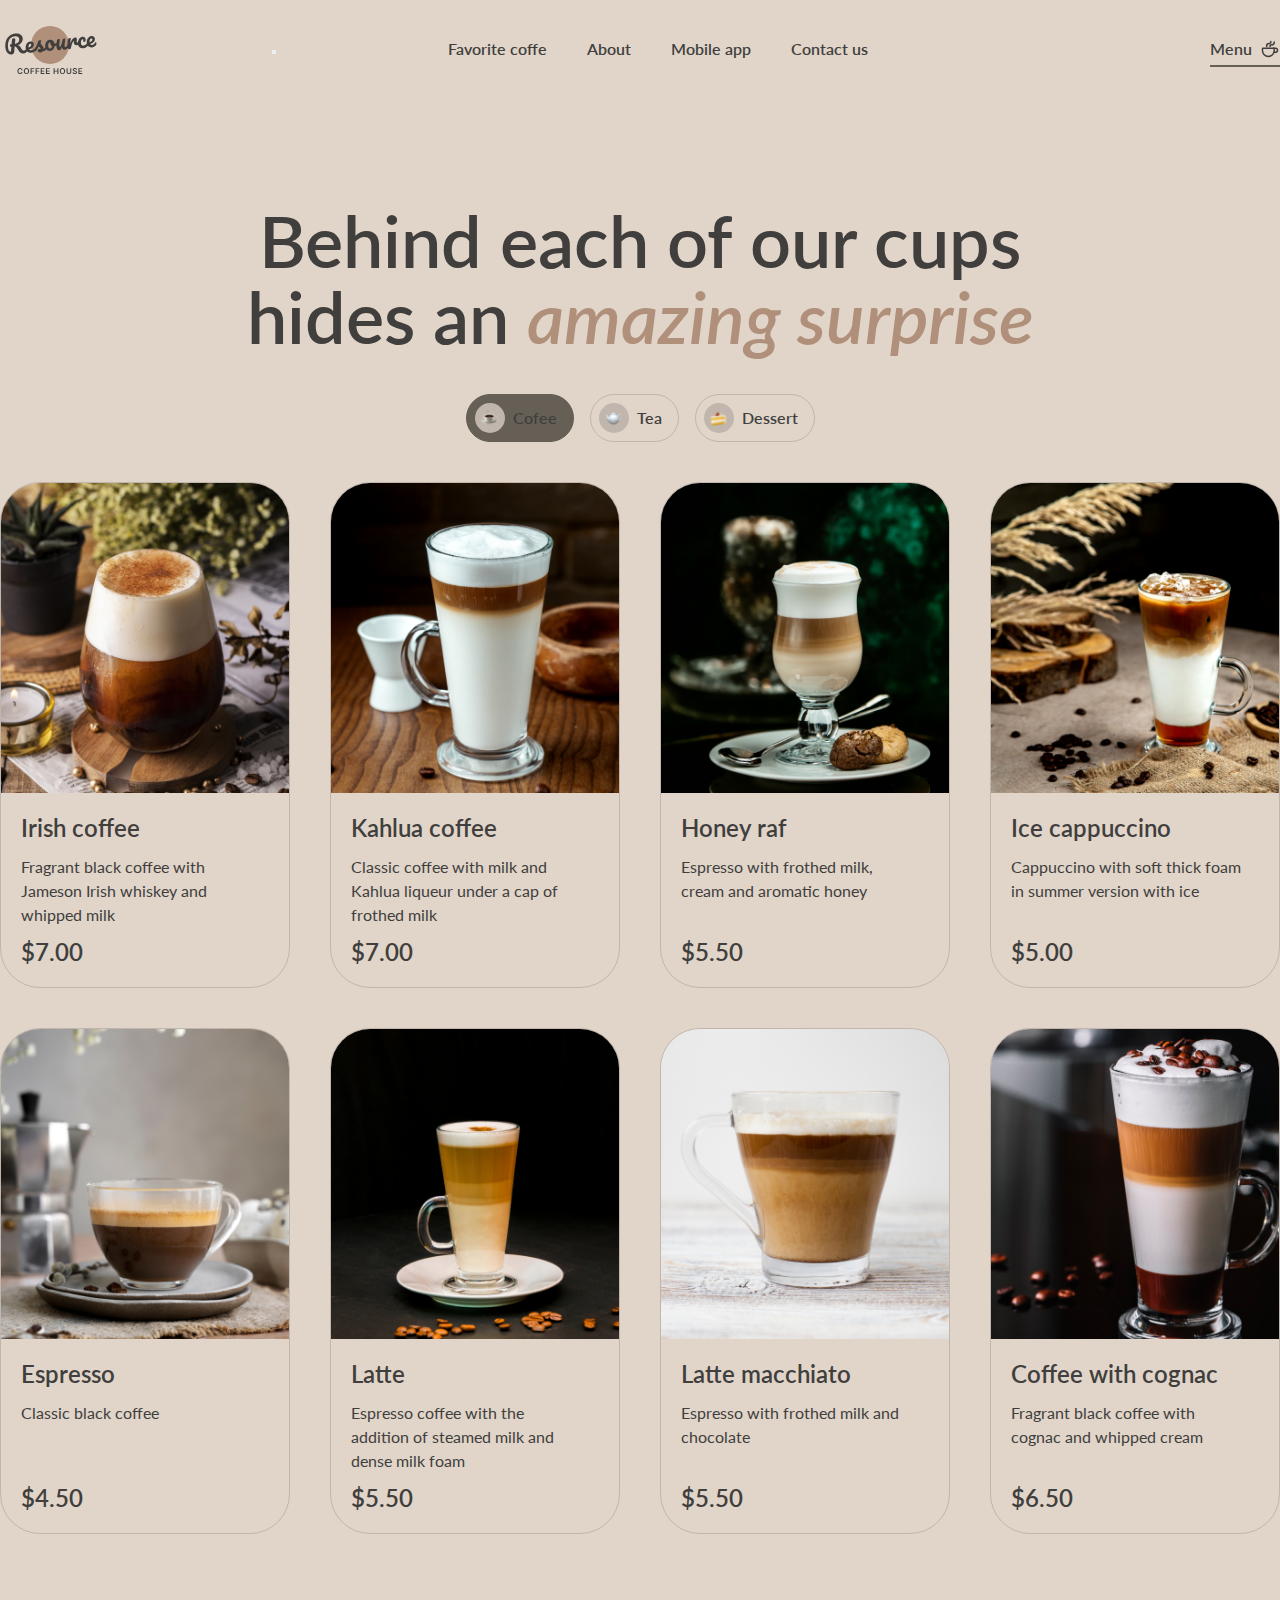
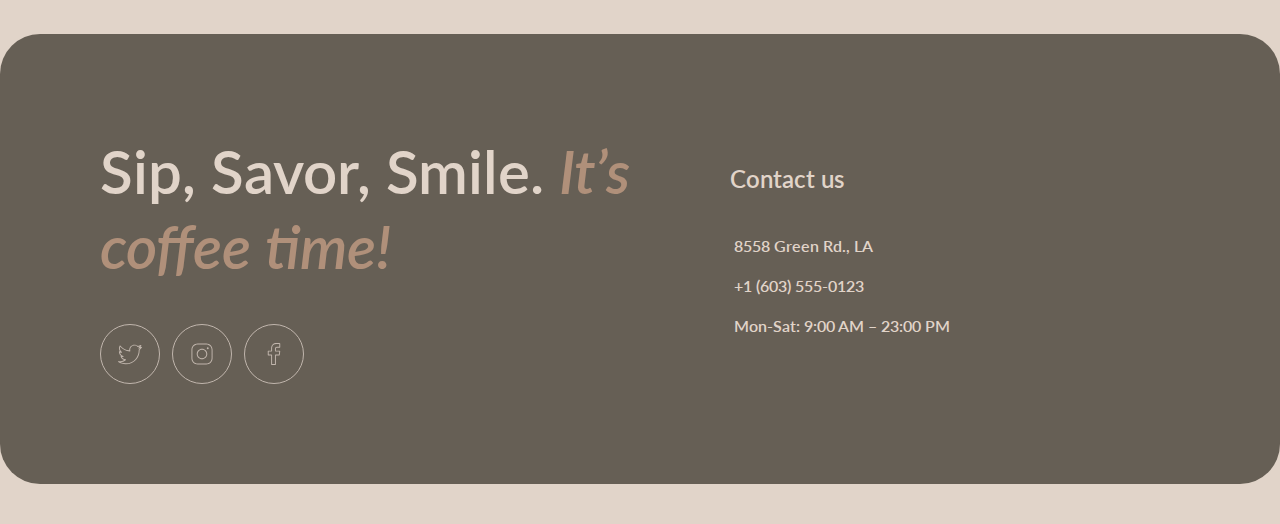
==== menu-cofee/index.html @ 4d97c14d "init: coffe-hause" ====
<!DOCTYPE html>
<html lang="en">
<head>
  <meta charset="UTF-8">
  <meta name="viewport" content="width=device-width, initial-scale=1.0">
  <title>Coffe Hause</title>
  <!-- Fonts -->
  <link rel="preconnect" href="https://fonts.googleapis.com">
  <link rel="preconnect" href="https://fonts.gstatic.com" crossorigin>
  <link href="https://fonts.googleapis.com/css2?family=Lato:wght@300;400;700&display=swap" rel="stylesheet">
  <!-- style -->
  <link rel="stylesheet" href="./../style/style.css">
  <link rel="stylesheet" href="./style/style.css">
  <!-- Icon -->
  <link rel="website icon" href="./../img/logo.svg">
</head>
<body id="body">
  <header class="header">
    <div class="container">
      <div class="header__menu">
        <a href="./../index.html" class="header__logo">
          <img src="./../img/logo.svg" alt="Resource">
        </a>
        <button class="hamburger" id="hamburger" onclick="navigateActive()"><div class="close"></div></button>
        <div class="header-navigate" id="header-navigate">
          <ul class="header__items">
          <li class="header__item link"><a href="#">Favorite coffe</a><div class="subline"></div></li>
          <li class="header__item link"><a href="#">About</a><div class="subline"></div></li>
          <li class="header__item link"><a href="#">Mobile app</a><div class="subline"></div></li>
          <li class="header__item link"><a href="#">Contact us</a><div class="subline"></div></li>
        </ul>
        <div class="coffe__menu link active">
          <div class="cofee-menu__blog">
            Menu
            <img src="./../img/coffee-cup.svg" alt="">
          </div>
          <div class="subline"></div>
        </div>
      </div>
      </div>
    </div>
  </header>
  <section class="main">
    <div class="container">
      <div class="main-title heading-1">Behind each of our cups hides an <span class="accent-light">amazing surprise</span></div>
      <div class="tabs">
        <div class="tab-item active">
          <div class="icon">
            <img src="./../img/cofee.svg" alt="">
          </div>
          <div class="tab-title link">Cofee</div>
        </div>
        <div class="tab-item">
          <div class="icon">
            <img src="./../img/tea.svg" alt="">
          </div>
          <div class="tab-title link">Tea</div>
        </div>
        <div class="tab-item">
          <div class="icon">
            <img src="./../img/desert.svg" alt="">
          </div>
          <div class="tab-title link">Dessert</div>
        </div>
      </div>
      <div class="main-body">
        <div class="card-block">
          <div class="card-img">
            <img src="./../img/coffee-1.png" alt="">
          </div>
          <div class="card-offer">
            <div class="card-title heading-3">Irish coffee</div>
            <div class="card-subtitle medium">Fragrant black coffee with Jameson Irish whiskey and whipped milk</div>
            <div class="price heading-3">$7.00</div>
          </div>
        </div>
        <div class="card-block">
          <div class="card-img">
          <img src="./../img/coffee-2.png" alt="">
        </div>
          <div class="card-offer">
            <div class="card-title heading-3">Kahlua coffee</div>
            <div class="card-subtitle medium">Classic coffee with milk and Kahlua liqueur under a cap of frothed milk</div>
            <div class="price heading-3">$7.00</div>
          </div>
        </div>
        <div class="card-block">
          <div class="card-img">
          <img src="./../img/coffee-3.png" alt="">
        </div>
          <div class="card-offer">
            <div class="card-title heading-3">Honey raf</div>
            <div class="card-subtitle medium">Espresso with frothed milk, cream and aromatic honey</div>
            <div class="price heading-3">$5.50</div>
          </div>
        </div>
        <div class="card-block">
          <div class="card-img">
          <img src="./../img/coffee-4.png" alt="">
        </div>
          <div class="card-offer">
            <div class="card-title heading-3">Ice cappuccino</div>
            <div class="card-subtitle medium">Cappuccino with soft thick foam in summer version with ice</div>
            <div class="price heading-3">$5.00</div>
          </div>
        </div>
        <div class="card-block">
          <div class="card-img">
          <img src="./../img/coffee-5.png" alt="">
        </div>
          <div class="card-offer">
            <div class="card-title heading-3">Espresso</div>
            <div class="card-subtitle medium">Classic black coffee</div>
            <div class="price heading-3">$4.50</div>
          </div>
        </div>
        <div class="card-block">
          <div class="card-img">
          <img src="./../img/coffee-6.png" alt="">
        </div>
          <div class="card-offer">
            <div class="card-title heading-3">Latte</div>
            <div class="card-subtitle medium">Espresso coffee with the addition of steamed milk and dense milk foam</div>
            <div class="price heading-3">$5.50</div>
          </div>
        </div>
        <div class="card-block">
          <div class="card-img">
          <img src="./../img/coffee-7.png" alt="">
        </div>
          <div class="card-offer">
            <div class="card-title heading-3">Latte macchiato</div>
            <div class="card-subtitle medium">Espresso with frothed milk and chocolate</div>
            <div class="price heading-3">$5.50</div>
          </div>
        </div>
        <div class="card-block">
          <div class="card-img">
          <img src="./../img/coffee-8.png" alt="">
        </div>
          <div class="card-offer">
            <div class="card-title heading-3">Coffee with cognac</div>
            <div class="card-subtitle medium">Fragrant black coffee with cognac and whipped cream</div>
            <div class="price heading-3">$6.50</div>
          </div>
        </div>
      </div>
    </div>
  </section>
  <footer class="footer">
    <div class="container">
      <div class="footer-body">
        <div class="footer-offer">
          <div class="footer-title heading-2">Sip, Savor, Smile. <span class="accent-light">It’s coffee time!</span></div>
          <div class="socials">
            <a href="#" class="social-icon"><svg xmlns="http://www.w3.org/2000/svg" x="0px" y="0px" width="100" height="100" viewBox="0 0 50 50"><path d="M 34.21875 5.46875 C 28.238281 5.46875 23.375 10.332031 23.375 16.3125 C 23.375 16.671875 23.464844 17.023438 23.5 17.375 C 16.105469 16.667969 9.566406 13.105469 5.125 7.65625 C 4.917969 7.394531 4.597656 7.253906 4.261719 7.277344 C 3.929688 7.300781 3.632813 7.492188 3.46875 7.78125 C 2.535156 9.386719 2 11.234375 2 13.21875 C 2 15.621094 2.859375 17.820313 4.1875 19.625 C 3.929688 19.511719 3.648438 19.449219 3.40625 19.3125 C 3.097656 19.148438 2.726563 19.15625 2.425781 19.335938 C 2.125 19.515625 1.941406 19.839844 1.9375 20.1875 L 1.9375 20.3125 C 1.9375 23.996094 3.84375 27.195313 6.65625 29.15625 C 6.625 29.152344 6.59375 29.164063 6.5625 29.15625 C 6.21875 29.097656 5.871094 29.21875 5.640625 29.480469 C 5.410156 29.742188 5.335938 30.105469 5.4375 30.4375 C 6.554688 33.910156 9.40625 36.5625 12.9375 37.53125 C 10.125 39.203125 6.863281 40.1875 3.34375 40.1875 C 2.582031 40.1875 1.851563 40.148438 1.125 40.0625 C 0.65625 40 0.207031 40.273438 0.0507813 40.71875 C -0.109375 41.164063 0.0664063 41.660156 0.46875 41.90625 C 4.980469 44.800781 10.335938 46.5 16.09375 46.5 C 25.425781 46.5 32.746094 42.601563 37.65625 37.03125 C 42.566406 31.460938 45.125 24.226563 45.125 17.46875 C 45.125 17.183594 45.101563 16.90625 45.09375 16.625 C 46.925781 15.222656 48.5625 13.578125 49.84375 11.65625 C 50.097656 11.285156 50.070313 10.789063 49.777344 10.445313 C 49.488281 10.101563 49 9.996094 48.59375 10.1875 C 48.078125 10.417969 47.476563 10.441406 46.9375 10.625 C 47.648438 9.675781 48.257813 8.652344 48.625 7.5 C 48.75 7.105469 48.613281 6.671875 48.289063 6.414063 C 47.964844 6.160156 47.511719 6.128906 47.15625 6.34375 C 45.449219 7.355469 43.558594 8.066406 41.5625 8.5 C 39.625 6.6875 37.074219 5.46875 34.21875 5.46875 Z M 34.21875 7.46875 C 36.769531 7.46875 39.074219 8.558594 40.6875 10.28125 C 40.929688 10.53125 41.285156 10.636719 41.625 10.5625 C 42.929688 10.304688 44.167969 9.925781 45.375 9.4375 C 44.679688 10.375 43.820313 11.175781 42.8125 11.78125 C 42.355469 12.003906 42.140625 12.53125 42.308594 13.011719 C 42.472656 13.488281 42.972656 13.765625 43.46875 13.65625 C 44.46875 13.535156 45.359375 13.128906 46.3125 12.875 C 45.457031 13.800781 44.519531 14.636719 43.5 15.375 C 43.222656 15.578125 43.070313 15.90625 43.09375 16.25 C 43.109375 16.65625 43.125 17.058594 43.125 17.46875 C 43.125 23.71875 40.726563 30.503906 36.15625 35.6875 C 31.585938 40.871094 24.875 44.5 16.09375 44.5 C 12.105469 44.5 8.339844 43.617188 4.9375 42.0625 C 9.15625 41.738281 13.046875 40.246094 16.1875 37.78125 C 16.515625 37.519531 16.644531 37.082031 16.511719 36.683594 C 16.378906 36.285156 16.011719 36.011719 15.59375 36 C 12.296875 35.941406 9.535156 34.023438 8.0625 31.3125 C 8.117188 31.3125 8.164063 31.3125 8.21875 31.3125 C 9.207031 31.3125 10.183594 31.1875 11.09375 30.9375 C 11.53125 30.808594 11.832031 30.402344 11.816406 29.945313 C 11.800781 29.488281 11.476563 29.097656 11.03125 29 C 7.472656 28.28125 4.804688 25.382813 4.1875 21.78125 C 5.195313 22.128906 6.226563 22.402344 7.34375 22.4375 C 7.800781 22.464844 8.214844 22.179688 8.355469 21.746094 C 8.496094 21.3125 8.324219 20.835938 7.9375 20.59375 C 5.5625 19.003906 4 16.296875 4 13.21875 C 4 12.078125 4.296875 11.03125 4.6875 10.03125 C 9.6875 15.519531 16.6875 19.164063 24.59375 19.5625 C 24.90625 19.578125 25.210938 19.449219 25.414063 19.210938 C 25.617188 18.96875 25.695313 18.648438 25.625 18.34375 C 25.472656 17.695313 25.375 17.007813 25.375 16.3125 C 25.375 11.414063 29.320313 7.46875 34.21875 7.46875 Z"></path></svg></a>
            <a href="https://instagram.com/dev.elnur" class="social-icon"><svg xmlns="http://www.w3.org/2000/svg" x="0px" y="0px" width="100" height="100" viewBox="0 0 50 50"><path d="M 16 3 C 8.8324839 3 3 8.8324839 3 16 L 3 34 C 3 41.167516 8.8324839 47 16 47 L 34 47 C 41.167516 47 47 41.167516 47 34 L 47 16 C 47 8.8324839 41.167516 3 34 3 L 16 3 z M 16 5 L 34 5 C 40.086484 5 45 9.9135161 45 16 L 45 34 C 45 40.086484 40.086484 45 34 45 L 16 45 C 9.9135161 45 5 40.086484 5 34 L 5 16 C 5 9.9135161 9.9135161 5 16 5 z M 37 11 A 2 2 0 0 0 35 13 A 2 2 0 0 0 37 15 A 2 2 0 0 0 39 13 A 2 2 0 0 0 37 11 z M 25 14 C 18.936712 14 14 18.936712 14 25 C 14 31.063288 18.936712 36 25 36 C 31.063288 36 36 31.063288 36 25 C 36 18.936712 31.063288 14 25 14 z M 25 16 C 29.982407 16 34 20.017593 34 25 C 34 29.982407 29.982407 34 25 34 C 20.017593 34 16 29.982407 16 25 C 16 20.017593 20.017593 16 25 16 z"></path></svg></a>
            <a href="#" class="social-icon"><svg xmlns="http://www.w3.org/2000/svg" x="0px" y="0px" width="100" height="100" viewBox="0 0 50 50"><path d="M 30.140625 2 C 26.870375 2 24.045399 2.9969388 22.0625 4.9667969 C 20.079601 6.936655 19 9.823825 19 13.367188 L 19 18 L 13 18 A 1.0001 1.0001 0 0 0 12 19 L 12 27 A 1.0001 1.0001 0 0 0 13 28 L 19 28 L 19 47 A 1.0001 1.0001 0 0 0 20 48 L 28 48 A 1.0001 1.0001 0 0 0 29 47 L 29 28 L 36 28 A 1.0001 1.0001 0 0 0 36.992188 27.125 L 37.992188 19.125 A 1.0001 1.0001 0 0 0 37 18 L 29 18 L 29 14 C 29 12.883334 29.883334 12 31 12 L 37 12 A 1.0001 1.0001 0 0 0 38 11 L 38 3.3457031 A 1.0001 1.0001 0 0 0 37.130859 2.3554688 C 36.247185 2.2382213 33.057174 2 30.140625 2 z M 30.140625 4 C 32.578477 4 34.935105 4.195047 36 4.2949219 L 36 10 L 31 10 C 28.802666 10 27 11.802666 27 14 L 27 19 A 1.0001 1.0001 0 0 0 28 20 L 35.867188 20 L 35.117188 26 L 28 26 A 1.0001 1.0001 0 0 0 27 27 L 27 46 L 21 46 L 21 27 A 1.0001 1.0001 0 0 0 20 26 L 14 26 L 14 20 L 20 20 A 1.0001 1.0001 0 0 0 21 19 L 21 13.367188 C 21 10.22255 21.920305 7.9269075 23.472656 6.3847656 C 25.025007 4.8426237 27.269875 4 30.140625 4 z"></path></svg></a>
          </div>
        </div>
        <div class="footer-contact">
          <div class="contact-title">Contact us</div>
          <a href="#" class="contact link"><img src="./../home/img/pin-alt.svg" alt=""> 8558 Green Rd.,  LA</a>
          <a href="#" class="contact link"><img src="./../home/img/phone.svg" alt=""> +1 (603) 555-0123</a>
          <a href="#" class="contact link"><img src="./../home/img/clock.svg" alt=""> Mon-Sat: 9:00 AM – 23:00 PM</a>
        </div>
      </div>
    </div>
  </footer>
  <script src="./../home/js/app.js"></script>
</body>
</html>
---- style/style.css ----
body {
  font-family: "Lato", sans-serif;
  background-color: #E1D4C9;
  color: #403F3D;
}

.hidden {
  overflow: hidden;
}

* {
  padding: 0;
  scroll-behavior: smooth;
  margin: 0;
  box-sizing: border-box;
}

.container {
  max-width: 1360px;
  margin: 0 auto;
}

.heading-1 {
  font-size: 72px;
  font-weight: 600;
  line-height: 105%;
}

.accent {
  font-style: italic;
}

.accent-light {
  color: #B0907A;
  font-style: italic;
}

.heading-2 {
  font-size: 60px;
  font-weight: 600;
  line-height: 125%;
}

.heading-3 {
  font-size: 24px;
  font-weight: 600;
  line-height: 125%;
}

.link {
  font-family: "Lato", sans-serif;
  color: #403F3D;
  font-size: 16px;
  font-weight: 600;
  line-height: 150%;
}

.medium {
  font-size: 16px;
  font-weight: 400;
  line-height: 150%;
}

.button-primary {
  display: flex;
  align-items: center;
  justify-content: center;
  width: 200px;
  height: 64px;
  gap: 8px;
  background: #E1D4C9;
  border: none;
  border-radius: 100px;
  color: #403F3D;
  cursor: pointer;
}
.button-primary img {
  margin: 0 0 2px -20px;
  z-index: 0;
  opacity: 0;
  transition: all 0.3s ease-in;
}

.button-primary:hover img {
  margin: 0 0 2px 0;
  z-index: 1;
  opacity: 1;
}

.header {
  gap: 20px;
}
.header__menu {
  padding: 20px 0 20px 0;
  display: flex;
  align-items: center;
  justify-content: space-between;
}
.header__menu .header-navigate {
  width: 65%;
  display: flex;
  align-items: center;
  justify-content: space-between;
}
.header__menu .header-navigate .header__items {
  display: flex;
  gap: 40px;
}
.header__menu .header-navigate .header__items .header__item {
  display: flex;
  flex-direction: column;
  overflow: hidden;
  gap: 4px;
  list-style: none;
}
.header__menu .header-navigate .header__items .header__item a {
  text-decoration: none;
  color: #403F3D;
}
.header__menu .header-navigate .header__items .header__item .subline {
  transition: all 0.3s ease-in;
  opacity: 0;
  margin-left: 49%;
  width: 100%;
  height: 2px;
  background: #665F55;
}
.header__menu .header-navigate .header__items .header__item:hover .subline {
  opacity: 1;
  margin-left: 0;
}
.header__menu .header-navigate .coffe__menu {
  display: flex;
  flex-direction: column;
  cursor: pointer;
  overflow: hidden;
  gap: 4px;
  text-decoration: none;
}
.header__menu .header-navigate .coffe__menu .cofee-menu__blog {
  display: flex;
  flex-direction: row;
  align-items: center;
  gap: 8px;
}
.header__menu .header-navigate .coffe__menu .subline {
  transition: all 0.3s ease-in;
  opacity: 0;
  margin-left: 49%;
  width: 100%;
  height: 2px;
  background: #665F55;
}
.header__menu .header-navigate .coffe__menu:hover .subline {
  opacity: 1;
  margin-left: 0;
}
.header__menu .header-navigate .active .subline {
  opacity: 1;
  margin-left: 0;
}
.header .header__hero {
  background-image: url(./../img/img-hero.svg);
  -o-object-fit: cover;
     object-fit: cover;
  border-radius: 100px;
  padding: 100px;
}
.header .header__hero .offer {
  width: 530px;
}
.header .header__hero .offer .offer__title {
  color: #E1D4C9;
}
.header .header__hero .offer .offer__title span {
  color: #B0907A;
}
.header .header__hero .offer .offer__text {
  color: #E1D4C9;
  margin: 40px 0;
}

.favorite-coffe {
  padding: 100px 0;
}
.favorite-coffe .favorite-title {
  text-align: center;
  margin-bottom: 40px;
}
.favorite-coffe .slider {
  position: relative;
  display: flex;
  justify-content: center;
}
.favorite-coffe .slider .slider-blog {
  display: grid;
  text-align: center;
  gap: 20px;
}
.favorite-coffe .slider .slider-blog .slider-info {
  display: grid;
  width: 480px;
  gap: 16px;
}
.favorite-coffe .slider .arrows {
  width: 100%;
  top: 49%;
  display: flex;
  justify-content: space-between;
  position: absolute;
}
.favorite-coffe .slider .arrows .arrow {
  width: 60px;
  height: 60px;
  display: flex;
  align-items: center;
  justify-content: center;
  background-color: inherit;
  border-radius: 100px;
  border: 1px solid #665F55;
  transition: all 0.3s ease-in;
  cursor: pointer;
}
.favorite-coffe .slider .arrows .arrow svg {
  width: 24.5px;
  height: 19px;
  color: #665F55;
}
.favorite-coffe .slider .arrows .arrow:nth-child(2) {
  transform: rotate(180deg);
}
.favorite-coffe .slider .arrows .arrow:hover {
  background: #665F55;
}
.favorite-coffe .slider .arrows .arrow:hover svg {
  color: #E1D4C9;
}
.favorite-coffe .controls {
  display: flex;
  justify-content: center;
  gap: 12px;
  margin-top: 40px;
}
.favorite-coffe .controls .control-line {
  width: 40px;
  height: 4px;
  border-radius: 100px;
  background: #C1B6AD;
  cursor: pointer;
}
.favorite-coffe .controls .control-line.active {
  background: #665F55;
}

.about-title {
  max-width: 1300px;
  margin: 0 auto 40px auto;
}
.about .about-body {
  display: flex;
  gap: 40px;
}
.about .about-body .col {
  display: flex;
  flex-direction: column;
  gap: 40px;
}
.about .about-body .col img {
  height: 430px;
  border-radius: 20px;
}
.about .about-body .col .main-img {
  height: 590px;
}

.mobile {
  padding: 100px 0;
}
.mobile .mobile-body {
  display: flex;
  align-items: center;
  justify-content: space-between;
}
.mobile .mobile-body .mobile-info {
  max-width: 580px;
  display: flex;
  flex-direction: column;
  gap: 40px;
}
.mobile .mobile-body .mobile-info .buttons {
  display: flex;
  gap: 20px;
}
.mobile .mobile-body .mobile-info .buttons .button {
  width: 200px;
  height: 64px;
  display: flex;
  align-items: center;
  justify-content: center;
  gap: 8px;
  border: 1px solid #665F55;
  border-radius: 100px;
  background: inherit;
  cursor: pointer;
  transition: 0.3s ease-in;
}
.mobile .mobile-body .mobile-info .buttons .button svg {
  width: 36px;
  height: 36px;
  fill: #665F55;
}
.mobile .mobile-body .mobile-info .buttons .button .button-text {
  display: flex;
  flex-direction: column;
  justify-content: start;
  gap: 2px;
}
.mobile .mobile-body .mobile-info .buttons .button .button-text .button-title {
  font-weight: 600;
  font-size: 10px;
  line-height: 14px;
  text-align: left;
  font-family: "Lato", sans-serif;
  color: #403F3D;
}
.mobile .mobile-body .mobile-info .buttons .button:hover {
  background: #665F55;
}
.mobile .mobile-body .mobile-info .buttons .button:hover svg {
  fill: #C1B6AD;
}
.mobile .mobile-body .mobile-info .buttons .button:hover .button-text .button-title {
  color: #C1B6AD;
}
.mobile .mobile-body .mobile-info .buttons .button:hover .button-text .button-subtitle {
  color: #C1B6AD;
}

.footer {
  margin-bottom: 40px;
}
.footer .footer-body {
  display: flex;
  align-items: center;
  gap: 100px;
  padding: 100px;
  border-radius: 40px;
  background: #665F55;
}
.footer .footer-body .footer-offer {
  max-width: 530px;
}
.footer .footer-body .footer-offer .footer-title {
  color: #E1D4C9;
  margin-bottom: 40px;
}
.footer .footer-body .footer-offer .socials {
  display: flex;
  gap: 12px;
}
.footer .footer-body .footer-offer .socials .social-icon {
  width: 60px;
  height: 60px;
  border-radius: 100px;
  border: 1px solid #C1B6AD;
  display: flex;
  align-items: center;
  justify-content: center;
  transition: all 0.3s ease-in;
}
.footer .footer-body .footer-offer .socials .social-icon svg {
  width: 24px;
  height: 24px;
  fill: #C1B6AD;
}
.footer .footer-body .footer-offer .socials .social-icon:hover {
  background: #C1B6AD;
}
.footer .footer-body .footer-offer .socials .social-icon:hover svg {
  fill: #665F55;
}
.footer .footer-body .footer-contact .contact-title {
  font-weight: 600;
  font-size: 24px;
  line-height: 30px;
  color: #E1D4C9;
  margin-bottom: 40px;
}
.footer .footer-body .footer-contact .contact {
  display: flex;
  gap: 4px;
  color: #E1D4C9;
  text-decoration: none;
  margin-bottom: 16px;
}

@media only screen and (max-width: 768px) {
  .container {
    max-width: 688px;
    margin: 0 auto;
  }
  .header .header__menu .header__logo {
    z-index: 999;
  }
  .header .header__menu .hamburger {
    width: 44px;
    height: 44px;
    border-radius: 100px;
    border: 1px solid #665F55;
    background: transparent;
    display: flex;
    align-items: center;
    justify-content: center;
    gap: 20px;
    z-index: 999;
  }
  .header .header__menu .hamburger .close {
    width: 16px;
    height: 1.5px;
    margin-bottom: 8px;
    background: #665F55;
    transition: all 0.3s ease-in;
  }
  .header .header__menu .hamburger .close::after {
    content: "";
    width: 16px;
    height: 1.5px;
    display: block;
    margin-top: 8px;
    background: #665F55;
    transition: all 0.3s ease-in;
  }
  .header .header__menu .hamburger-active .close {
    width: 16px;
    height: 1.5px;
    transform: rotate(-45deg);
    margin: 0;
    background: #665F55;
  }
  .header .header__menu .hamburger-active .close::after {
    content: "";
    width: 16px;
    height: 1.5px;
    display: block;
    margin: 0;
    transform: rotate(90deg);
    background: #665F55;
  }
  .header .header__menu .header-navigate {
    top: 0;
    right: -100%;
    width: 100%;
    height: 100%;
    position: fixed;
    background: #E1D4C9;
    transition: all 0.3s ease-in;
  }
  .header .header__menu .header-navigate .header__items {
    margin: 150px 0 100px 0;
    flex-direction: column;
    justify-content: center;
    gap: 60px;
  }
  .header .header__menu .header-navigate .header__items .header__item {
    text-align: center;
  }
  .header .header__menu .header-navigate .coffe__menu {
    justify-content: center;
  }
  .header .header__menu .navigate-active {
    right: 0;
  }
  .about .about-title {
    max-width: 640px;
  }
  .about .about-body {
    flex-direction: column;
  }
  .about .about-body .col:nth-child(1) .col-img {
    width: 100%;
  }
  .about .about-body .col:nth-child(1) .col-img:nth-child(2) {
    display: none;
  }
  .about .about-body .col:nth-child(2) .col-img {
    width: 100%;
  }
  .about .about-body .col:nth-child(2) .col-img:nth-child(1) {
    display: none;
  }
  .mobile .mobile-body {
    flex-direction: column;
    gap: 100px;
  }
  .mobile .mobile-body .mobile-info {
    max-width: 100%;
  }
  .footer .footer-body {
    flex-direction: column;
    align-items: normal;
  }
}
@media only screen and (max-width: 380px) {
  body {
    padding: 0 16px;
  }
  .heading-1 {
    font-size: 42px;
    font-weight: 600;
    line-height: 115%;
  }
  .heading-2 {
    font-size: 32px;
    font-weight: 600;
    line-height: 125%;
  }
  .header .header__hero {
    border-radius: 40px;
    padding: 60px 16px;
  }
  .header .header__hero .offer {
    width: 100%;
  }
  .favorite-coffe .slider .slider-blog img {
    width: 100%;
  }
  .favorite-coffe .slider .slider-blog .slider-info {
    width: 100%;
  }
  .favorite-coffe .slider .arrows {
    display: none;
  }
  .about .about-title {
    max-width: 315px;
  }
  .about .about-body .col .col-img {
    -o-object-fit: cover;
       object-fit: cover;
  }
  .mobile .mobile-body {
    gap: 40px;
  }
  .mobile .mobile-body .mobile-info .buttons {
    flex-direction: column;
  }
  .mobile .mobile-body .mobile-phone {
    width: 100%;
  }
  .footer .footer-body {
    padding: 60px 16px;
  }
}/*# sourceMappingURL=style.css.map */
---- menu-cofee/style/style.css ----
.main {
  padding: 100px 0;
}
.main .main-title {
  max-width: 850px;
  margin: 0 auto 0px auto;
  text-align: center;
}
.main .tabs {
  display: flex;
  justify-content: center;
  gap: 16px;
  margin: 40px 0;
}
.main .tabs .tab-item {
  display: flex;
  align-items: center;
  gap: 8px;
  border-radius: 100px;
  padding: 8px 16px 8px 8px;
  border: 1px solid #C1B6AD;
  transition: all 0.3s ease-in;
  cursor: pointer;
}
.main .tabs .tab-item .icon {
  display: flex;
  align-items: center;
  justify-content: center;
  width: 30px;
  height: 30px;
  background: #C1B6AD;
  border-radius: 100px;
}
.main .tabs .tab-item:hover {
  background: #665F55;
  border: 1px solid #665F55;
}
.main .tabs .active {
  background: #665F55;
  border: 1px solid #665F55;
}
.main .main-body {
  display: grid;
  grid-template-columns: auto auto auto auto;
  gap: 40px;
}
.main .main-body .card-block {
  height: 506px;
  border-radius: 40px;
  border: 1px solid #C1B6AD;
  overflow: hidden;
  position: relative;
  cursor: pointer;
}
.main .main-body .card-block .card-img {
  width: 310px;
  height: 310px;
  overflow: hidden;
}
.main .main-body .card-block .card-img img {
  transition: all 0.3s ease-out;
}
.main .main-body .card-block img {
  width: 100%;
  -o-object-fit: cover;
     object-fit: cover;
}
.main .main-body .card-block .card-offer {
  width: 250px;
  padding: 20px 0 20px 20px;
}
.main .main-body .card-block .card-offer .card-subtitle {
  margin: 12px 0 0px 0;
}
.main .main-body .card-block .card-offer .price {
  position: absolute;
  bottom: 20px;
}
.main .main-body .card-block:hover img {
  width: 350px;
  height: 350px;
  margin: 0px 0 0 -20px;
}

@media only screen and (max-width: 768px) {
  .main .main-title {
    max-width: 680px;
  }
  .main .main-body {
    grid-template-columns: auto auto;
  }
  .main .main-body .card-block {
    width: 310px;
  }
  .main .main-body .card-block:nth-child(5) {
    display: none;
  }
  .main .main-body .card-block:nth-child(6) {
    display: none;
  }
  .main .main-body .card-block:nth-child(7) {
    display: none;
  }
  .main .main-body .card-block:nth-child(8) {
    display: none;
  }
}
@media only screen and (max-width: 380px) {
  .main .main-body {
    grid-template-columns: auto;
    gap: 0;
    justify-content: center;
  }
}/*# sourceMappingURL=style.css.map */
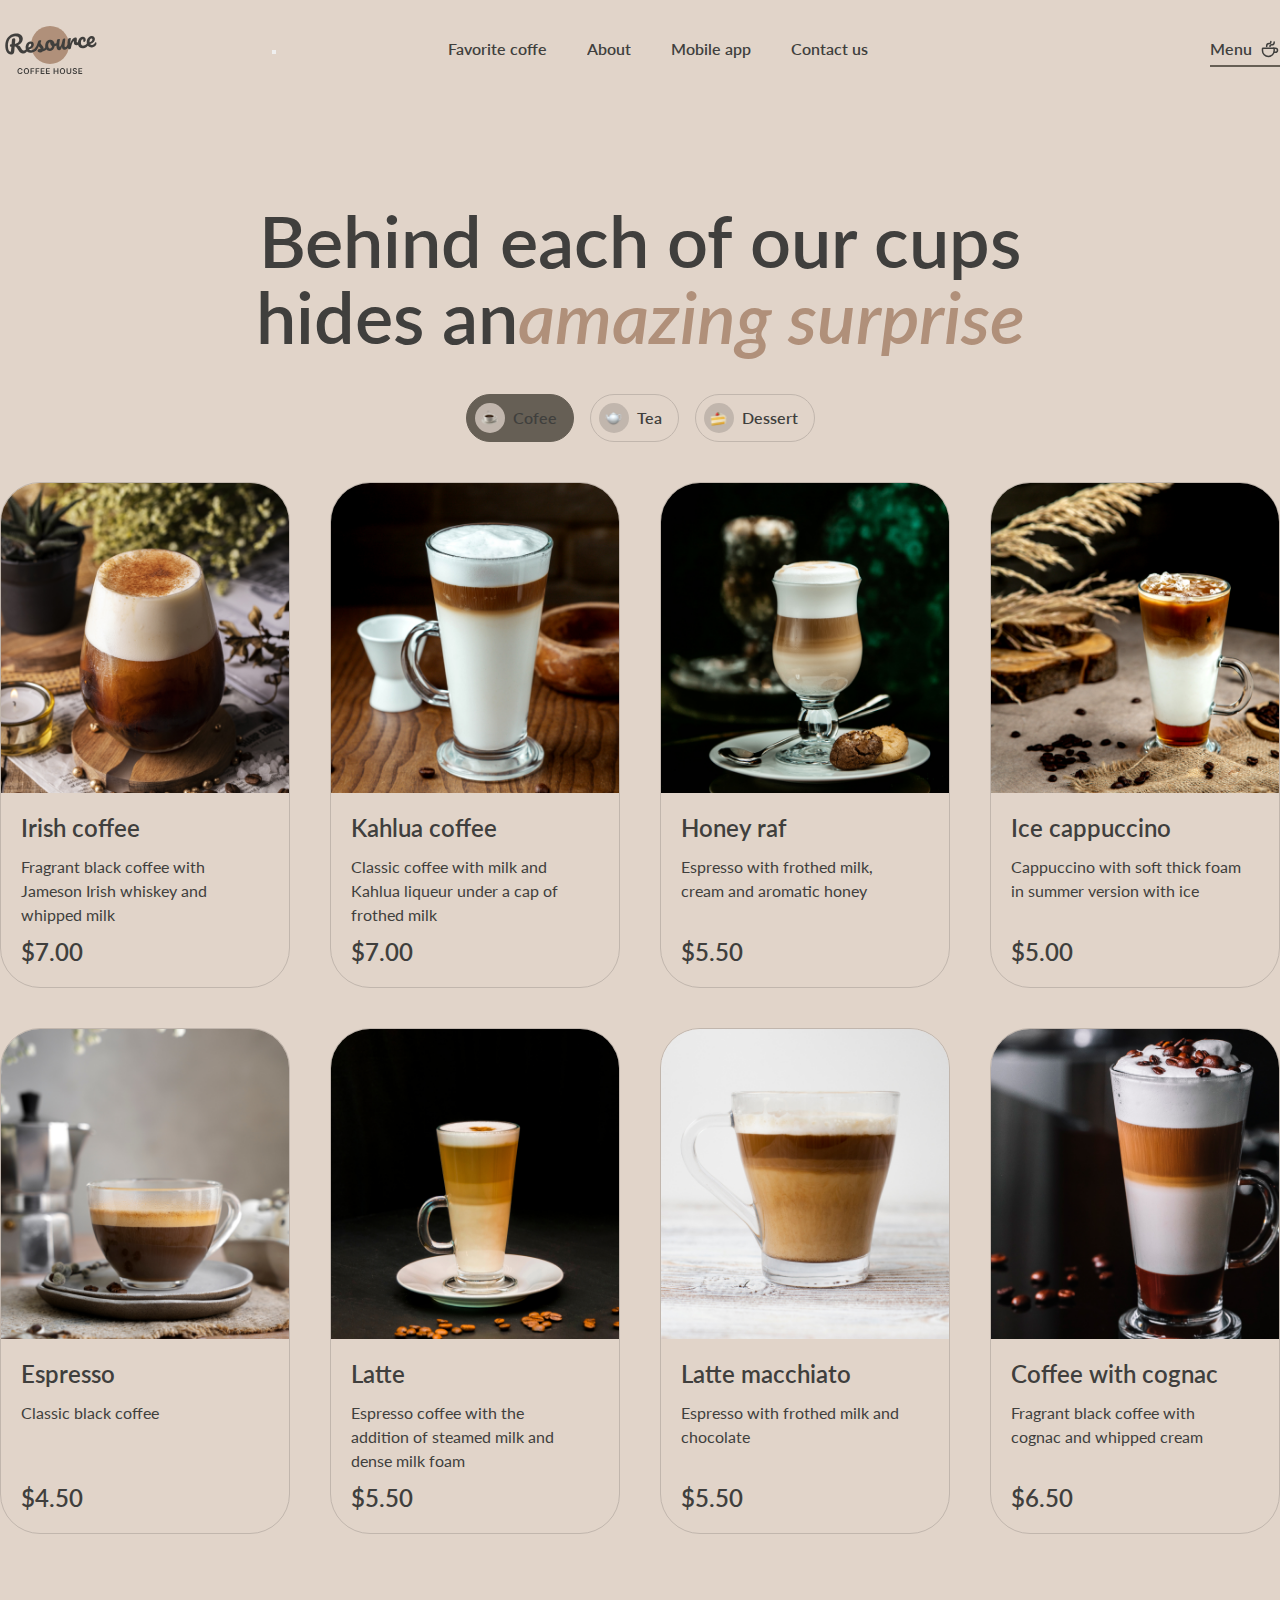
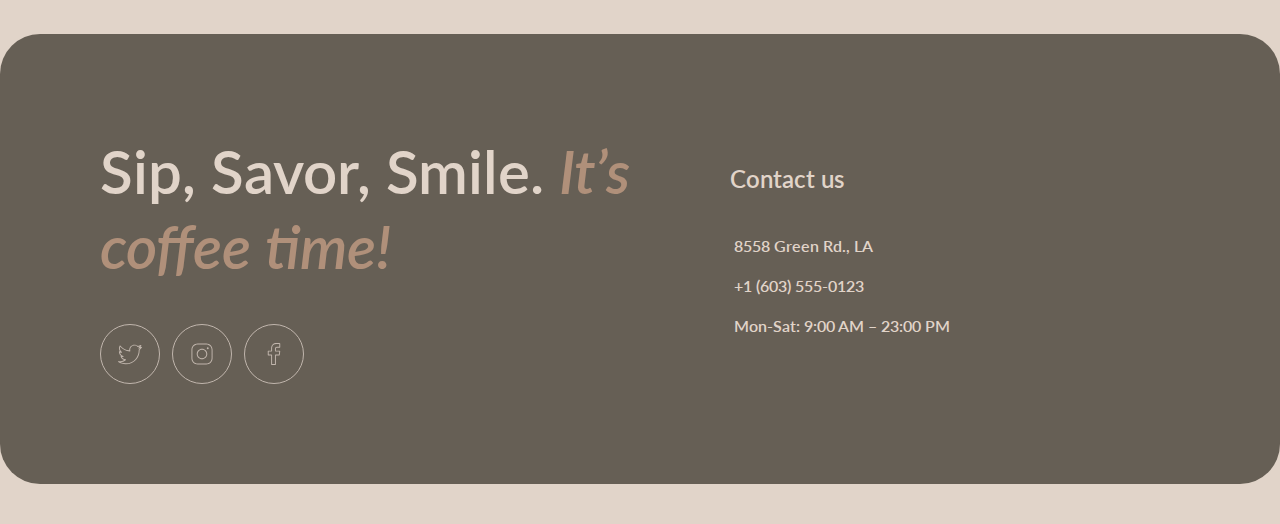
==== commit d7a13755: "fix: to errror" ====
--- a/menu-cofee/index.html
+++ b/menu-cofee/index.html
@@ -42,7 +42,7 @@
   </header>
   <section class="main">
     <div class="container">
-      <div class="main-title heading-1">Behind each of our cups hides an <span class="accent-light">amazing surprise</span></div>
+      <div class="main-title heading-1">Behind each of our cups hides an<span class="accent-light">amazing surprise</span></div>
       <div class="tabs">
         <div class="tab-item active">
           <div class="icon">
